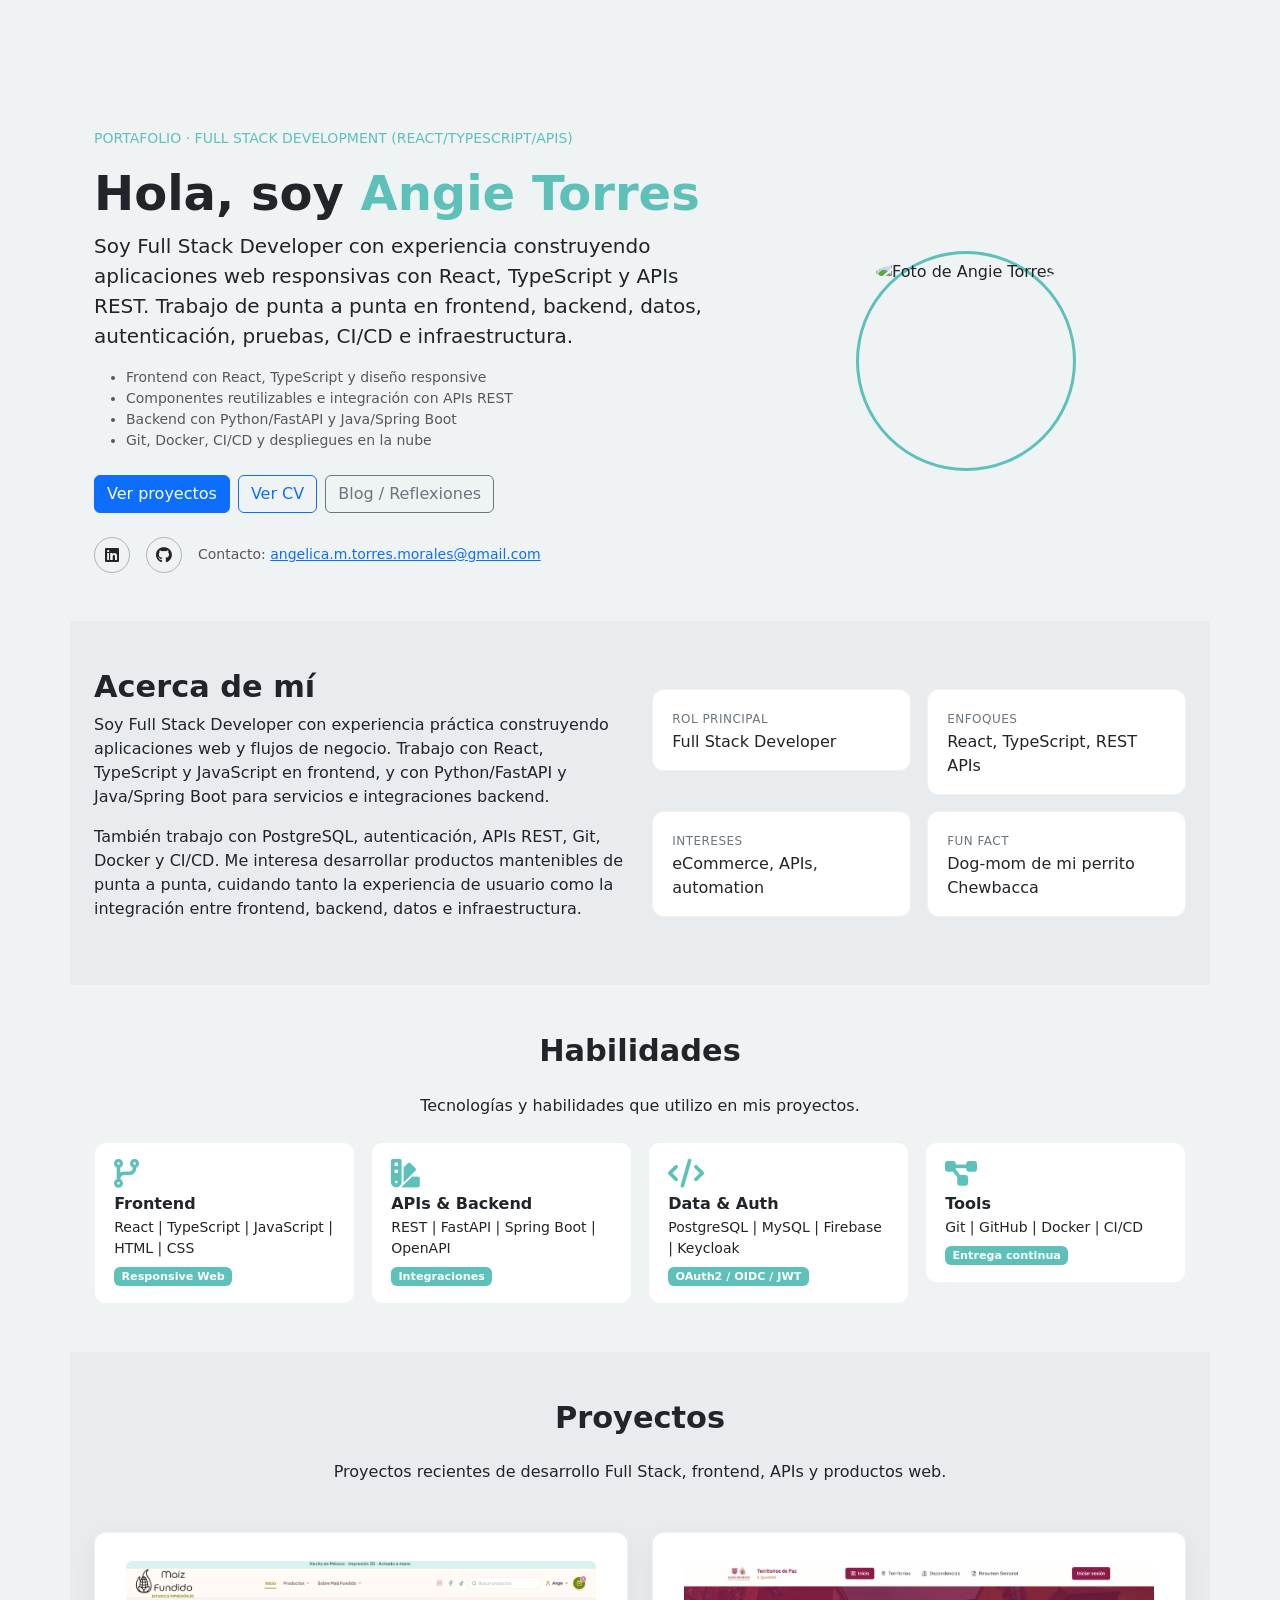
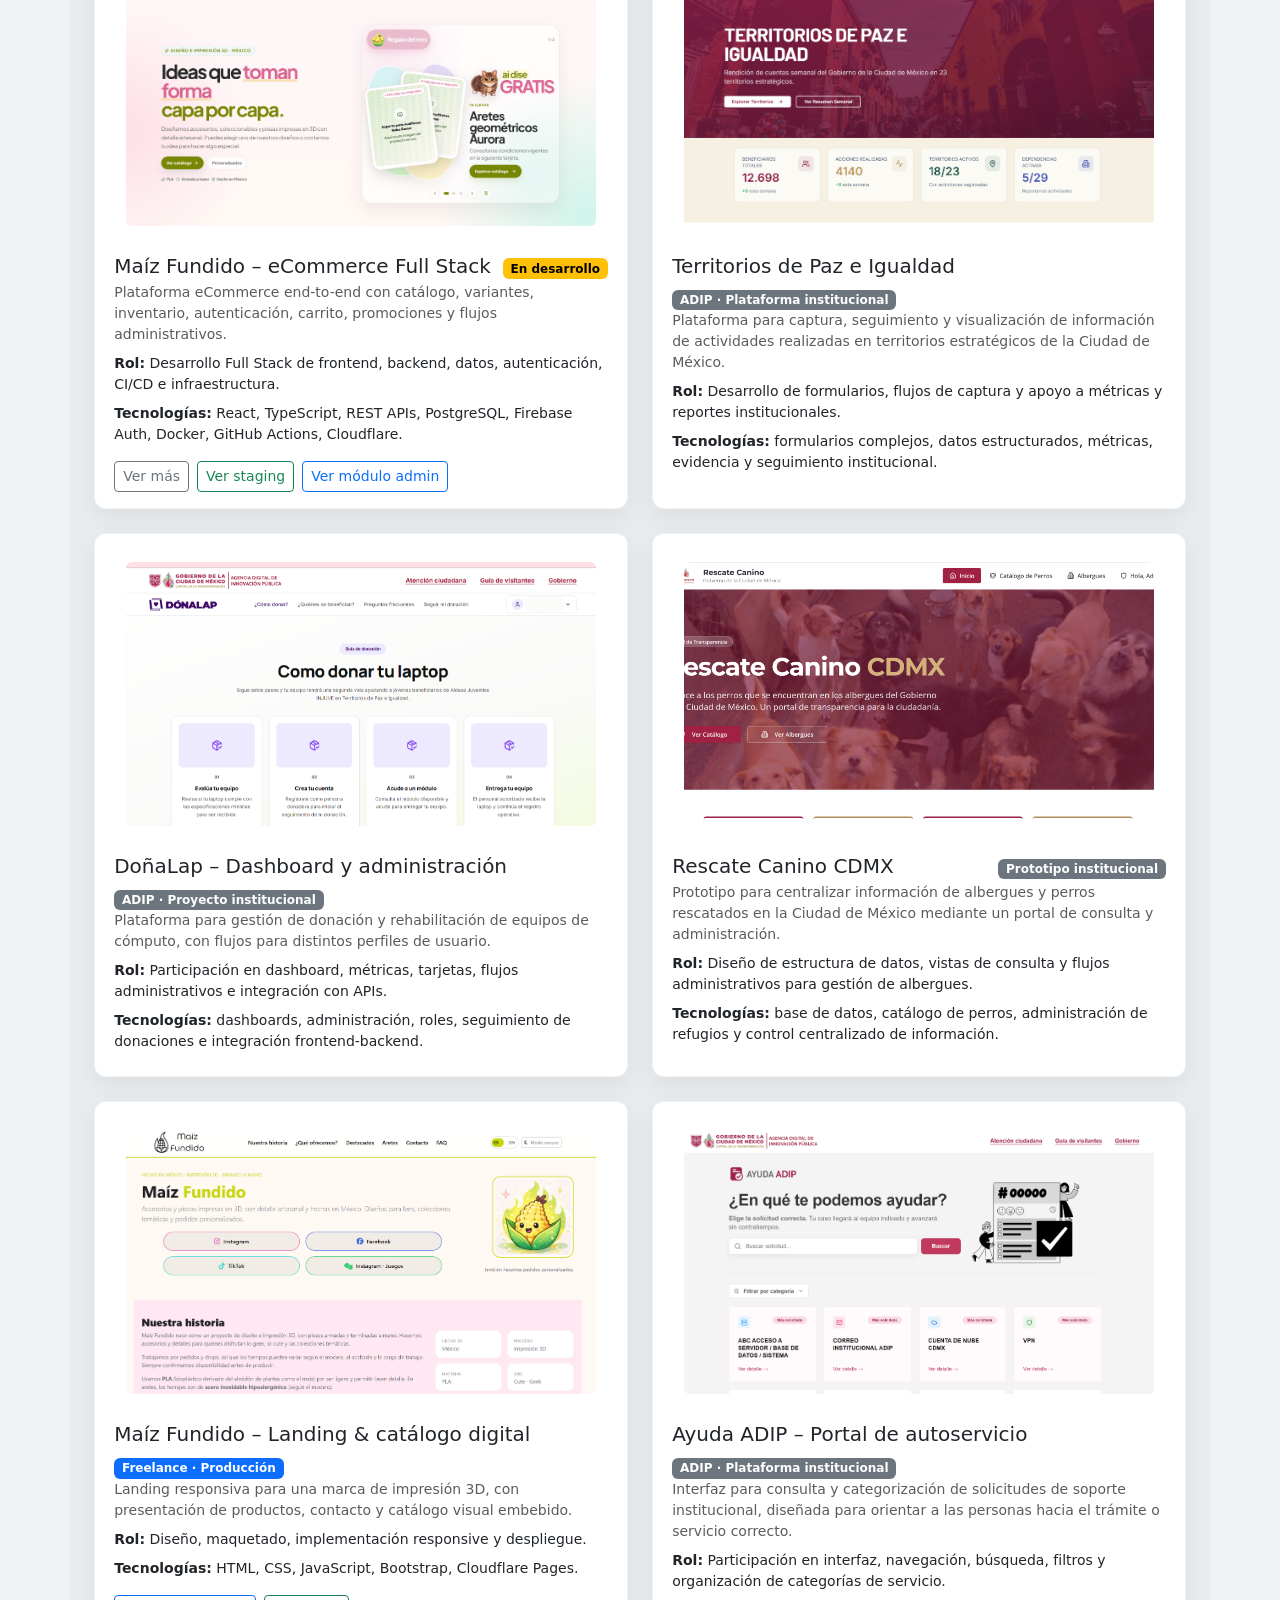
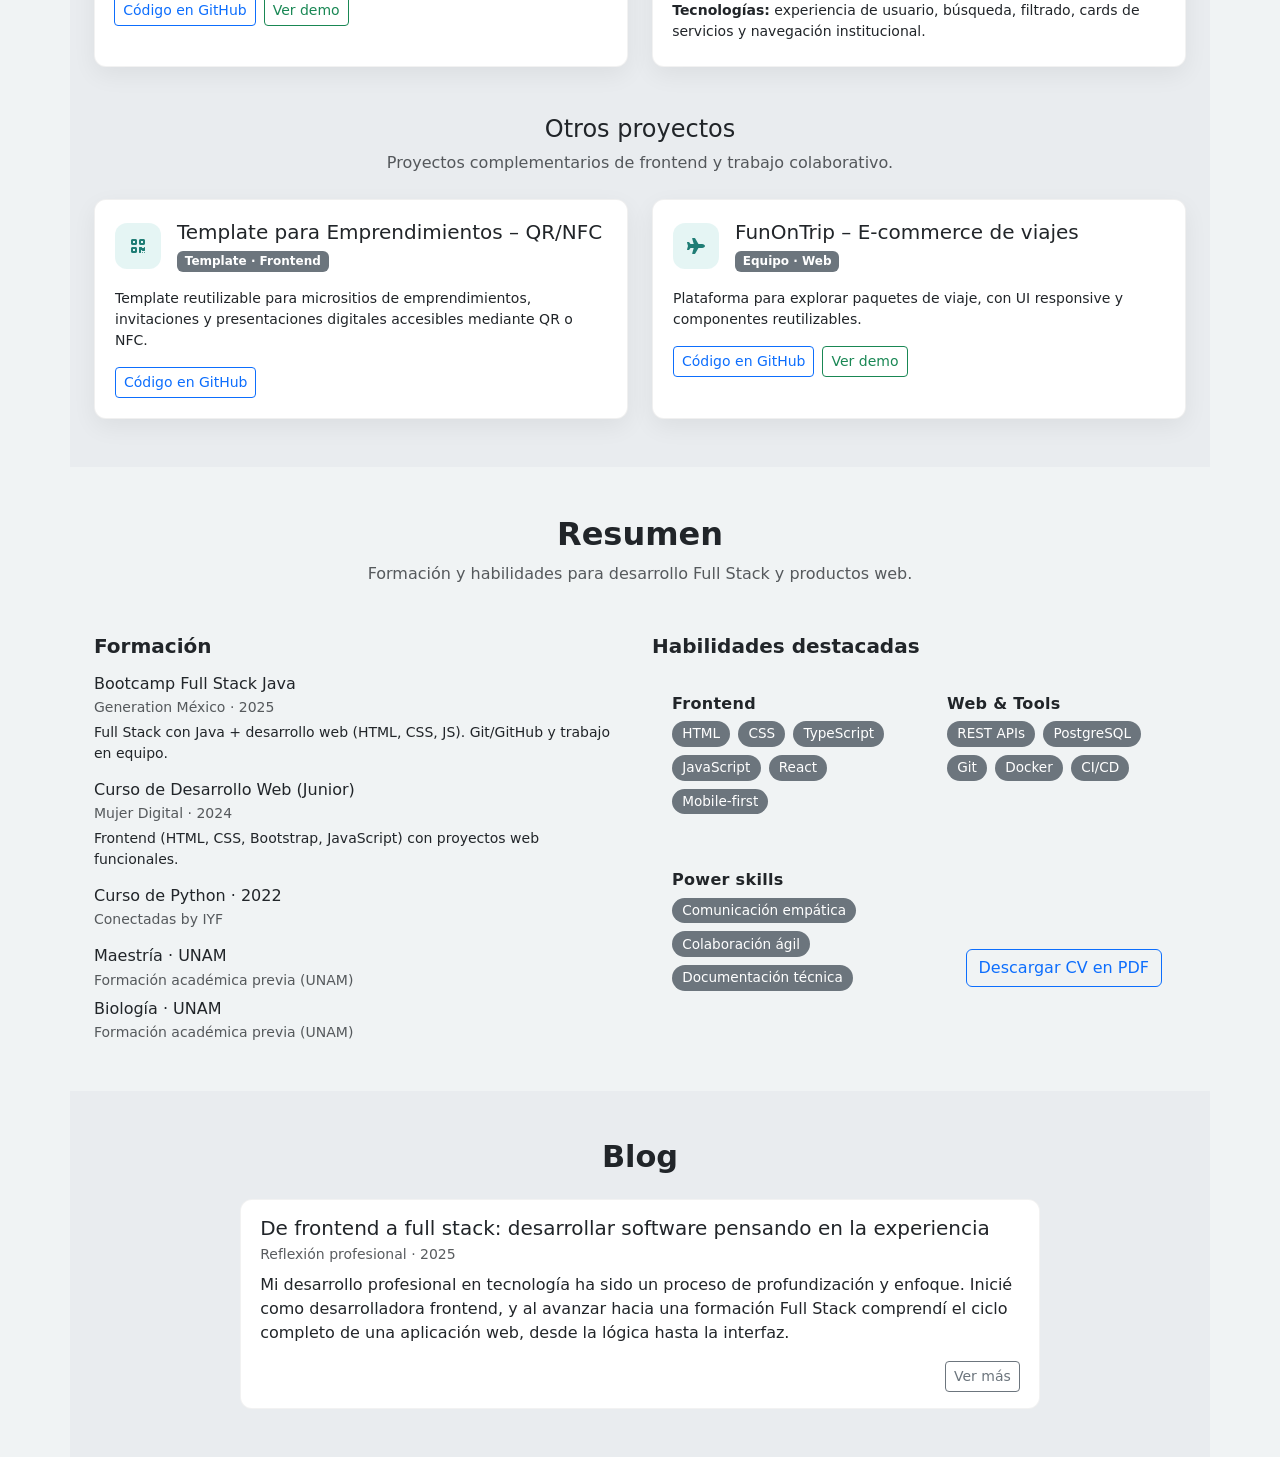
==== index.html @ e407d674 "feat: refresh portfolio 2026" ====
<!DOCTYPE html>
<html lang="es" data-bs-theme="light">

<head>
  <meta charset="UTF-8" />
  <meta name="viewport" content="width=device-width, initial-scale=1.0" />
  <title>Portafolio | Angie Torres</title>

  <!-- Bootstrap -->
  <link href="https://cdn.jsdelivr.net/npm/bootstrap@5.3.2/dist/css/bootstrap.min.css" rel="stylesheet" />

  <!-- Font Awesome -->
  <link rel="stylesheet" href="https://cdnjs.cloudflare.com/ajax/libs/font-awesome/6.5.0/css/all.min.css" />

  <!-- Tus estilos -->
  <link rel="stylesheet" href="./CSS/style.css" />
  <link rel="stylesheet" href="./CSS/header.css" />

  <!-- Favicon -->
  <link rel="icon" type="image/jpg" href="./images/logo.png" />
</head>
<!--
NOTA PARA ANGIE DEL FUTURO 

Aunque este archivo HTML contiene texto visible (hero, about, blog, etc.),
el contenido FINAL que se muestra en la página NO depende de este texto.

El texto que se respeta y se renderiza es el definido en `translations.js`
   mediante los atributos `data-i18n`.
El contenido escrito directamente en el HTML funciona solo como:
   - Fallback inicial
   - Referencia visual
   - Texto que puede estar DESACTUALIZADO

Si notas que el contenido del HTML no coincide con lo que ves en pantalla,
revisa primero `translations.js`, ya que ahí vive la versión correcta y actual.

 Regla clave:
   Cambios de texto = SIEMPRE en `translations.js`, no en el HTML.
-->

<body>
  <!-- HEADER -->
  <section>
    <header id="site-header"></header>
  </section>

  <!-- CONTENIDO PRINCIPAL -->
  <main class="flex-fill">

    <!-- HERO / INICIO -->
    <section id="hero" class="py-5 hero-section container">
      <div class="container">
        <div class="d-flex justify-content-between align-items-start mb-3">
          <p class="text-uppercase small text-accent mb-0" data-i18n="hero.kicker">
            Portafolio · Full Stack Development (React/TypeScript/APIs)
          </p>

        </div>

        <div class="row align-items-center">
          <div class="col-lg-7">
            <h1 class="display-5 fw-bold mb-2" data-i18n="hero.title">
              Hola, soy <span class="text-accent">Angie Torres</span>
            </h1>

            <p class="lead mb-3" data-i18n="hero.description">
              Full Stack Developer enfocada en construir aplicaciones web responsivas y mantenibles con React, TypeScript y APIs REST.
              Trabajo de punta a punta en frontend, backend, datos, autenticación, pruebas y despliegue.
            </p>

            <ul class="small text-muted mb-4">
              <li data-i18n="hero.bullets.ui">Frontend con React, TypeScript y diseño responsive</li>
              <li data-i18n="hero.bullets.components">Componentes reutilizables e integración con APIs REST</li>
              <li data-i18n="hero.bullets.js">Backend con Python/FastAPI y Java/Spring Boot</li>
              <li data-i18n="hero.bullets.git">Git, Docker, CI/CD y despliegues en la nube</li>
            </ul>

            <div class="d-flex flex-wrap gap-2 mb-4">
              <a href="#projects" class="btn btn-primary" data-i18n="hero.buttons.projects">
                Ver proyectos
              </a>
              <a href="#cv" class="btn btn-outline-primary" data-i18n="hero.buttons.cv">
                Ver CV
              </a>
              <a href="#blog" class="btn btn-outline-secondary" data-i18n="hero.buttons.blog">
                Blog / Reflexiones
              </a>
            </div>

            <div class="d-flex flex-wrap gap-3 align-items-center">
              <div class="d-flex gap-3">
                <a href="https://www.linkedin.com/in/angietorresm/" target="_blank" class="social-link"
                  aria-label="LinkedIn">
                  <i class="fa-brands fa-linkedin"></i>
                </a>
                <a href="https://github.com/Angie-Torres-M" target="_blank" class="social-link" aria-label="GitHub">
                  <i class="fa-brands fa-github"></i>
                </a>
              </div>

              <span class="small text-muted">
                <span data-i18n="hero.contactLabel">Contacto:</span>
                <a href="mailto:angelica.m.torres.morales@gmail.com">angelica.m.torres.morales@gmail.com</a>
              </span>
            </div>
          </div>

          <div class="col-lg-5 mt-4 mt-lg-0 text-center">
            <div class="profile-wrapper mx-auto">
              <img src="images/yo.jpeg" alt="Foto de Angie Torres" class="profile-img" />
            </div>
          </div>
        </div>
      </div>
    </section>

    <!-- ACERCA DE MÍ -->
    <section id="about" class="py-5 section-alt container">
      <div class="container">
        <div class="row align-items-center gy-4">
          <div class="col-lg-6">
            <h2 class="section-title" data-i18n="about.title">Acerca de mí</h2>

            <p data-i18n="about.p1">
              Soy Full Stack Developer con experiencia práctica construyendo aplicaciones web y flujos de negocio.
              Trabajo con React, TypeScript y JavaScript en frontend, y con Python/FastAPI y Java/Spring Boot
              para servicios e integraciones backend.
            </p>

            <p data-i18n="about.p2">
              También trabajo con PostgreSQL, autenticación, APIs REST, Git, Docker y CI/CD. Me interesa desarrollar
              productos mantenibles de punta a punta, cuidando tanto la experiencia de usuario como la integración
              entre frontend, backend, datos e infraestructura.
            </p>
          </div>

          <div class="col-lg-6">
            <div class="row g-3">
              <div class="col-sm-6">
                <div class="info-card">
                  <span class="info-label" data-i18n="about.cards.role.label">Rol principal</span>
                  <p class="mb-0" data-i18n="about.cards.role.value">Full Stack Developer</p>
                </div>
              </div>

              <div class="col-sm-6">
                <div class="info-card">
                  <span class="info-label" data-i18n="about.cards.focus.label">Enfoques</span>
                  <p class="mb-0" data-i18n="about.cards.focus.value">React, TypeScript, REST APIs</p>
                </div>
              </div>

              <div class="col-sm-6">
                <div class="info-card">
                  <span class="info-label" data-i18n="about.cards.interests.label">Intereses</span>
                  <p class="mb-0" data-i18n="about.cards.interests.value">eCommerce, APIs, automatización</p>
                </div>
              </div>

              <div class="col-sm-6">
                <div class="info-card">
                  <span class="info-label" data-i18n="about.cards.fun.label">Fun fact</span>
                  <p class="mb-0" data-i18n="about.cards.fun.value">Dog-mom de mi perrito Chewbacca</p>
                </div>
              </div>
            </div>
          </div>

        </div>
      </div>
    </section>

    <!-- HABILIDADES -->
    <section id="skills" class="py-5 container">
      <div class="container">
        <h2 class="section-title text-center mb-4" data-i18n="skills.title">Habilidades</h2>
        <p class="text-center mb-4" data-i18n="skills.subtitle">
          Tecnologías y habilidades que utilizo en mis proyectos.
        </p>

        <div class="row g-3">
          <div class="col-md-3 col-sm-6">
            <div class="skill-card">
              <i class="fa-solid fa-code-branch skill-icon"></i>
              <h3 class="h6 fw-bold mb-1" data-i18n="skills.cards.frontend.title">Frontend</h3>
              <p class="small mb-1" data-i18n="skills.cards.frontend.desc">React | TypeScript | JavaScript | HTML | CSS</p>
              <span class="badge badge-skill" data-i18n="skills.cards.frontend.badge">Responsive Web</span>
            </div>
          </div>

          <div class="col-md-3 col-sm-6">
            <div class="skill-card">
              <i class="fa-solid fa-swatchbook skill-icon"></i>
              <h3 class="h6 fw-bold mb-1" data-i18n="skills.cards.design.title">APIs & Backend</h3>
              <p class="small mb-1" data-i18n="skills.cards.design.desc">REST | FastAPI | Spring Boot | OpenAPI</p>
              <span class="badge badge-skill" data-i18n="skills.cards.design.badge">Integraciones</span>
            </div>
          </div>

          <div class="col-md-3 col-sm-6">
            <div class="skill-card">
              <i class="fa-solid fa-code skill-icon"></i>
              <h3 class="h6 fw-bold mb-1" data-i18n="skills.cards.backend.title">Data & Auth</h3>
              <p class="small mb-1" data-i18n="skills.cards.backend.desc">PostgreSQL | MySQL | Firebase | Keycloak</p>
              <span class="badge badge-skill" data-i18n="skills.cards.backend.badge">OAuth2 / OIDC / JWT</span>
            </div>
          </div>

          <div class="col-md-3 col-sm-6">
            <div class="skill-card">
              <i class="fa-solid fa-diagram-project skill-icon"></i>
              <h3 class="h6 fw-bold mb-1" data-i18n="skills.cards.tools.title">Tools</h3>
              <p class="small mb-1" data-i18n="skills.cards.tools.desc">Git | GitHub | Docker | CI/CD</p>
              <span class="badge badge-skill" data-i18n="skills.cards.tools.badge">Entrega continua</span>
            </div>
          </div>
        </div>
      </div>
    </section>

    <!-- PROYECTOS -->
    <section id="projects" class="py-5 section-alt container">
      <div class="container">
        <h2 class="section-title text-center mb-4" data-i18n="projects.title">Proyectos</h2>
        <p class="text-center mb-5" data-i18n="projects.subtitle">
          Proyectos recientes de desarrollo Full Stack, frontend, APIs y productos web.
        </p>

        <div class="row g-4">
          <!-- Maíz Fundido eCommerce -->
          <div class="col-lg-6">
            <article class="project-card h-100">
              <a class="project-thumb d-block mb-3" href="https://maiz-fundido-staging.angie-maizfundido.workers.dev/" target="_blank" rel="noopener" aria-label="Abrir staging de Maíz Fundido">
                <img src="images/ecommerceMF.png" class="img-fluid rounded" alt="Vista previa del eCommerce Maíz Fundido">
              </a>
              <div class="project-header">
                <h3 class="h5 mb-1" data-i18n="projects.maizEcommerce.title">Maíz Fundido – eCommerce Full Stack</h3>
                <span class="badge text-bg-warning" data-i18n="projects.maizEcommerce.badge">En desarrollo</span>
              </div>
              <p class="small text-muted mb-2" data-i18n="projects.maizEcommerce.p1">Plataforma eCommerce end-to-end con catálogo, variantes, inventario, autenticación, carrito, promociones y flujos administrativos.</p>
              <p class="small mb-2"><strong data-i18n="labels.role">Rol:</strong> <span data-i18n="projects.maizEcommerce.role">Desarrollo Full Stack de frontend, backend, datos, autenticación, CI/CD e infraestructura.</span></p>
              <p class="small mb-2"><strong data-i18n="labels.tech">Tecnologías:</strong> <span data-i18n="projects.maizEcommerce.tech">React, TypeScript, REST APIs, PostgreSQL, Firebase Auth, Docker, GitHub Actions, Cloudflare.</span></p>
              <div id="project-maiz-ecommerce-more" class="project-more d-none">
                <p class="small mb-2"><strong data-i18n="labels.challenges">Desafíos:</strong> <span data-i18n="projects.maizEcommerce.challenges">alinear contratos frontend/backend, mantener flujos de inventario y autenticación consistentes y desplegar cambios de forma incremental.</span></p>
                <p class="small mb-0"><strong data-i18n="labels.learn">Enfoque actual:</strong> <span data-i18n="projects.maizEcommerce.learn">administración de catálogo, importación estructurada, seguridad y endurecimiento de UX.</span></p>
              </div>
              <div class="d-flex flex-wrap gap-2 mt-3">
                <button class="btn btn-sm btn-outline-secondary" data-toggle="ver-mas" data-target="project-maiz-ecommerce-more" data-i18n="buttons.more">Ver más</button>
                <a href="https://maiz-fundido-staging.angie-maizfundido.workers.dev/" target="_blank" rel="noopener" class="btn btn-sm btn-outline-success" data-i18n="buttons.staging">Ver staging</a>
                <a href="https://maiz-fundido-staging.angie-maizfundido.workers.dev/#/admin_catalog_import" target="_blank" rel="noopener" class="btn btn-sm btn-outline-primary" data-i18n="buttons.admin">Ver módulo admin</a>
              </div>
            </article>
          </div>

          <!-- Territorios de Paz -->
          <div class="col-lg-6">
            <article class="project-card h-100">
              <div class="project-thumb d-block mb-3">
                <img src="images/territorios.png" class="img-fluid rounded" alt="Vista previa de Territorios de Paz e Igualdad">
              </div>
              <div class="project-header">
                <h3 class="h5 mb-1" data-i18n="projects.territorios.title">Territorios de Paz e Igualdad</h3>
                <span class="badge text-bg-secondary" data-i18n="projects.territorios.badge">ADIP · Plataforma institucional</span>
              </div>
              <p class="small text-muted mb-2" data-i18n="projects.territorios.p1">Plataforma para captura, seguimiento y visualización de información de actividades realizadas en territorios estratégicos de la Ciudad de México.</p>
              <p class="small mb-2"><strong data-i18n="labels.role">Rol:</strong> <span data-i18n="projects.territorios.role">Desarrollo de formularios, flujos de captura y apoyo a métricas y reportes institucionales.</span></p>
              <p class="small mb-2"><strong data-i18n="labels.tech">Enfoque:</strong> <span data-i18n="projects.territorios.tech">formularios complejos, datos estructurados, métricas, evidencia y seguimiento institucional.</span></p>
            </article>
          </div>

          <!-- DoñaLap -->
          <div class="col-lg-6">
            <article class="project-card h-100">
              <div class="project-thumb d-block mb-3">
                <img src="images/donalap.png" class="img-fluid rounded" alt="Vista previa de DoñaLap">
              </div>
              <div class="project-header">
                <h3 class="h5 mb-1" data-i18n="projects.donalap.title">DoñaLap – Dashboard y administración</h3>
                <span class="badge text-bg-secondary" data-i18n="projects.donalap.badge">ADIP · Proyecto institucional</span>
              </div>
              <p class="small text-muted mb-2" data-i18n="projects.donalap.p1">Plataforma para gestión de donación y rehabilitación de equipos de cómputo, con flujos para distintos perfiles de usuario.</p>
              <p class="small mb-2"><strong data-i18n="labels.role">Rol:</strong> <span data-i18n="projects.donalap.role">Participación en dashboard, métricas, tarjetas, flujos administrativos e integración con APIs.</span></p>
              <p class="small mb-2"><strong data-i18n="labels.tech">Enfoque:</strong> <span data-i18n="projects.donalap.tech">dashboards, administración, roles, seguimiento de donaciones e integración frontend-backend.</span></p>
            </article>
          </div>

          <!-- Rescate Canino -->
          <div class="col-lg-6">
            <article class="project-card h-100">
              <div class="project-thumb d-block mb-3">
                <img src="images/rescate.png" class="img-fluid rounded" alt="Vista previa del prototipo Rescate Canino CDMX">
              </div>
              <div class="project-header">
                <h3 class="h5 mb-1" data-i18n="projects.rescate.title">Rescate Canino CDMX</h3>
                <span class="badge text-bg-secondary" data-i18n="projects.rescate.badge">Prototipo institucional</span>
              </div>
              <p class="small text-muted mb-2" data-i18n="projects.rescate.p1">Prototipo para centralizar información de albergues y perros rescatados en la Ciudad de México mediante un portal de consulta y administración.</p>
              <p class="small mb-2"><strong data-i18n="labels.role">Rol:</strong> <span data-i18n="projects.rescate.role">Diseño de estructura de datos, vistas de consulta y flujos administrativos para gestión de albergues.</span></p>
              <p class="small mb-2"><strong data-i18n="labels.tech">Enfoque:</strong> <span data-i18n="projects.rescate.tech">base de datos, catálogo de perros, administración de refugios y control centralizado de información.</span></p>
            </article>
          </div>

          <!-- Maíz Fundido landing -->
          <div class="col-lg-6">
            <article class="project-card h-100">
              <a class="project-thumb d-block mb-3" href="https://maizfundido.pages.dev/" target="_blank" rel="noopener" aria-label="Abrir landing de Maíz Fundido">
                <img src="images/landingMF.png" class="img-fluid rounded" alt="Vista previa de la landing de Maíz Fundido">
              </a>
              <div class="project-header">
                <h3 class="h5 mb-1" data-i18n="projects.maizLanding.title">Maíz Fundido – Landing & catálogo digital</h3>
                <span class="badge text-bg-primary" data-i18n="projects.maizLanding.badge">Freelance · Producción</span>
              </div>
              <p class="small text-muted mb-2" data-i18n="projects.maizLanding.p1">Landing responsiva para una marca de impresión 3D, con presentación de productos, contacto y catálogo visual embebido.</p>
              <p class="small mb-2"><strong data-i18n="labels.role">Rol:</strong> <span data-i18n="projects.maizLanding.role">Diseño, maquetado, implementación responsive y despliegue.</span></p>
              <p class="small mb-2"><strong data-i18n="labels.tech">Tecnologías:</strong> <span data-i18n="projects.maizLanding.tech">HTML, CSS, JavaScript, Bootstrap, Cloudflare Pages.</span></p>
              <div class="d-flex flex-wrap gap-2 mt-3">
                <a href="https://github.com/Angie-Torres-M/maiz-fundido-landing" target="_blank" rel="noopener" class="btn btn-sm btn-outline-primary" data-i18n="buttons.github">Código en GitHub</a>
                <a href="https://maizfundido.pages.dev/" target="_blank" rel="noopener" class="btn btn-sm btn-outline-success" data-i18n="buttons.demo">Ver demo</a>
              </div>
            </article>
          </div>

          <!-- Ayuda ADIP -->
          <div class="col-lg-6">
            <article class="project-card h-100">
              <div class="project-thumb d-block mb-3">
                <img src="images/ayuda.png" class="img-fluid rounded" alt="Vista previa de Ayuda ADIP">
              </div>
              <div class="project-header">
                <h3 class="h5 mb-1" data-i18n="projects.ayuda.title">Ayuda ADIP – Portal de autoservicio</h3>
                <span class="badge text-bg-secondary" data-i18n="projects.ayuda.badge">ADIP · Plataforma institucional</span>
              </div>
              <p class="small text-muted mb-2" data-i18n="projects.ayuda.p1">Interfaz para consulta y categorización de solicitudes de soporte institucional, diseñada para orientar a las personas hacia el trámite o servicio correcto.</p>
              <p class="small mb-2"><strong data-i18n="labels.role">Rol:</strong> <span data-i18n="projects.ayuda.role">Participación en interfaz, navegación, búsqueda, filtros y organización de categorías de servicio.</span></p>
              <p class="small mb-2"><strong data-i18n="labels.tech">Enfoque:</strong> <span data-i18n="projects.ayuda.tech">experiencia de usuario, búsqueda, filtrado, cards de servicios y navegación institucional.</span></p>
            </article>
          </div>
        </div>

        <div class="other-projects mt-5">
          <h3 class="h4 text-center mb-2" data-i18n="projects.other.title">Otros proyectos</h3>
          <p class="text-center text-muted mb-4" data-i18n="projects.other.subtitle">Proyectos complementarios de frontend y trabajo colaborativo.</p>
          <div class="row g-4">
            <div class="col-md-6">
              <article class="professional-card h-100">
                <div class="d-flex align-items-center gap-3 mb-3">
                  <span class="professional-icon"><i class="fa-solid fa-qrcode"></i></span>
                  <div>
                    <h4 class="h5 mb-1" data-i18n="projects.template.title">Template para Emprendimientos – QR/NFC</h4>
                    <span class="badge text-bg-secondary" data-i18n="projects.template.badge">Template · Frontend</span>
                  </div>
                </div>
                <p class="small mb-2" data-i18n="projects.template.p1">Template reutilizable para micrositios de emprendimientos, invitaciones y presentaciones digitales accesibles mediante QR o NFC.</p>
                <div class="d-flex flex-wrap gap-2 mt-3">
                  <a href="https://github.com/Angie-Torres-M/template-emprendimientos" target="_blank" rel="noopener" class="btn btn-sm btn-outline-primary" data-i18n="buttons.github">Código en GitHub</a>
                </div>
              </article>
            </div>
            <div class="col-md-6">
              <article class="professional-card h-100">
                <div class="d-flex align-items-center gap-3 mb-3">
                  <span class="professional-icon"><i class="fa-solid fa-plane"></i></span>
                  <div>
                    <h4 class="h5 mb-1" data-i18n="projects.funontrip.title">FunOnTrip – E-commerce de viajes</h4>
                    <span class="badge text-bg-secondary" data-i18n="projects.funontrip.badge">Equipo · Web</span>
                  </div>
                </div>
                <p class="small mb-2" data-i18n="projects.funontrip.p1">Plataforma para explorar paquetes de viaje, con UI responsive y componentes reutilizables.</p>
                <div class="d-flex flex-wrap gap-2 mt-3">
                  <a href="https://github.com/Angie-Torres-M/E-commerce_FunOnTrip_Equipo4/tree/develop" target="_blank" rel="noopener" class="btn btn-sm btn-outline-primary" data-i18n="buttons.github">Código en GitHub</a>
                  <a href="https://angie-torres-m.github.io/E-commerce_FunOnTrip_Equipo4/" target="_blank" rel="noopener" class="btn btn-sm btn-outline-success" data-i18n="buttons.demo">Ver demo</a>
                </div>
              </article>
            </div>
          </div>
        </div>
      </div>
    </section>

    <!-- CV / RESUMEN -->
    <section id="cv" class="py-5 container">
      <div class="container">
        <h2 class="section-title text-center mb-2" data-i18n="cv.title">Resumen</h2>
        <p class="text-center text-muted mb-5" data-i18n="cv.subtitle">
          Formación y habilidades para desarrollo Full Stack y productos web.
        </p>

        <div class="row g-4 justify-content-center cv-wrap">

          <!-- FORMACIÓN -->
          <div class="col-lg-6">
            <h3 class="h5 mb-3" data-i18n="cv.education.title">Formación</h3>

            <div class="cv-card mb-3">
              <h4 class="h6 mb-1" data-i18n="cv.education.items.bootcamp.title">Bootcamp Full Stack Java</h4>
              <p class="small text-muted mb-1" data-i18n="cv.education.items.bootcamp.meta">Generation México · 2025</p>
              <p class="small mb-0" data-i18n="cv.education.items.bootcamp.desc">
                Full Stack con Java + desarrollo web (HTML, CSS, JS). Git/GitHub y trabajo en equipo.
              </p>
            </div>

            <div class="cv-card mb-3">
              <h4 class="h6 mb-1" data-i18n="cv.education.items.webcourse.title">Curso de Desarrollo Web (Junior)</h4>
              <p class="small text-muted mb-1" data-i18n="cv.education.items.webcourse.meta">Mujer Digital · 2024</p>
              <p class="small mb-0" data-i18n="cv.education.items.webcourse.desc">
                Frontend (HTML, CSS, Bootstrap, JavaScript) con proyectos web funcionales.
              </p>
            </div>

            <div class="cv-card mb-3 cv-card-muted">
              <h4 class="h6 mb-1" data-i18n="cv.education.items.python.title">Curso de Python · 2022</h4>
              <p class="small text-muted mb-0" data-i18n="cv.education.items.python.meta">Conectadas by IYF</p>
            </div>

            <div class="cv-card cv-card-muted mb-2">
              <h4 class="h6 mb-1" data-i18n="cv.education.items.masters.title">Maestría · UNAM</h4>
              <p class="small text-muted mb-0" data-i18n="cv.education.items.masters.meta">Formación académica previa (UNAM)</p>
            </div>

            <div class="cv-card cv-card-muted">
              <h4 class="h6 mb-1" data-i18n="cv.education.items.bio.title">Biología · UNAM</h4>
              <p class="small text-muted mb-0" data-i18n="cv.education.items.bio.meta">Formación académica previa (UNAM)</p>
            </div>
          </div>

          <!-- HABILIDADES -->
          <div class="col-lg-6">
            <h3 class="h5 mb-3" data-i18n="cv.skills.title">Habilidades destacadas</h3>

            <div class="row g-3">
              <div class="col-sm-6">
                <div class="skill-box h-100">
                  <h4 class="h6 mb-2" data-i18n="cv.skills.blocks.frontend.title">Frontend</h4>
                  <div class="d-flex flex-wrap gap-2">
                    <span class="badge rounded-pill text-bg-secondary">HTML</span>
                    <span class="badge rounded-pill text-bg-secondary">CSS</span>
                    <span class="badge rounded-pill text-bg-secondary">TypeScript</span>
                    <span class="badge rounded-pill text-bg-secondary">JavaScript</span>
                    <span class="badge rounded-pill text-bg-secondary">React</span>
                    <span class="badge rounded-pill text-bg-secondary" data-i18n="cv.skills.blocks.frontend.mobile">Mobile-first</span>
                  </div>
                </div>
              </div>

              <div class="col-sm-6">
                <div class="skill-box h-100">
                  <h4 class="h6 mb-2" data-i18n="cv.skills.blocks.tools.title">Web & Tools</h4>
                  <div class="d-flex flex-wrap gap-2">
                    <span class="badge rounded-pill text-bg-secondary">REST APIs</span>
                    <span class="badge rounded-pill text-bg-secondary">PostgreSQL</span>
                    <span class="badge rounded-pill text-bg-secondary">Git</span>
                    <span class="badge rounded-pill text-bg-secondary">Docker</span>
                    <span class="badge rounded-pill text-bg-secondary">CI/CD</span>
                  </div>
                </div>
              </div>

              <div class="col-sm-6">
                <div class="skill-box h-100">
                  <h4 class="h6 mb-2" data-i18n="cv.skills.blocks.power.title">Power skills</h4>
                  <div class="d-flex flex-wrap gap-2">
                    <span class="badge rounded-pill text-bg-secondary" data-i18n="cv.skills.blocks.power.comm">Comunicación empática</span>
                    <span class="badge rounded-pill text-bg-secondary" data-i18n="cv.skills.blocks.power.agile">Colaboración ágil</span>
                    <span class="badge rounded-pill text-bg-secondary" data-i18n="cv.skills.blocks.power.docs">Documentación técnica</span>
                  </div>
                </div>
              </div>

              <div class="col-sm-6">
                <div class="skill-box h-100 skill-box-action">
                  <a id="cv-download-link"
                    href="Doc/brand/CV_Angelica_Torres_FullStack_ES.pdf"
                    target="_blank" rel="noopener noreferrer"
                    class="btn btn-outline-primary"
                    data-i18n="cv.download">
                    Descargar CV en PDF
                  </a>
                </div>
              </div>

            </div>

          </div>
        </div>
      </div>
    </section>

    <!-- BLOG -->
    <section id="blog" class="py-5 section-alt container">
      <div class="container">
        <h2 class="section-title text-center mb-4" data-i18n="blog.title">Blog</h2>

        <article class="blog-card">
          <h3 class="h5 mb-1" data-i18n="blog.post1.title">Cómo pasé de aprender a programar a diseñar experiencias web</h3>
          <p class="small text-muted mb-2" data-i18n="blog.post1.meta">Reflexión profesional · 2025</p>

          <p class="mb-2" data-i18n="blog.post1.p1">
            Mi camino en tecnología no empezó con un plan perfecto, sino con curiosidad.
            Al aprender a programar descubrí que lo que más me motivaba no era solo que el código funcionara,
            sino cómo se sentía usar lo que construía.
          </p>

          <div id="blog1-more" class="blog-more d-none">
            <p class="mb-2" data-i18n="blog.post1.p2">
              Con el tiempo fui enfocando mi perfil hacia frontend y web design,
              trabajando con HTML, CSS, Bootstrap y JavaScript en proyectos desplegados en GitHub Pages.
              Ahí entendí la importancia de la jerarquía visual, la consistencia y el diseño responsive.
            </p>
            <p class="mb-0" data-i18n="blog.post1.p3">
              Hoy busco crecer como Web Designer / Frontend Developer,
              participando en equipos donde diseño y código se combinan para crear
              experiencias claras, útiles y pensadas para personas reales.
            </p>
          </div>

          <div class="d-flex justify-content-end">
            <button class="btn btn-sm btn-outline-secondary mt-2" data-toggle="ver-mas" data-target="blog1-more"
              data-i18n="buttons.more">
              Ver más
            </button>
          </div>
        </article>
      </div>
    </section>

  </main>

  <!-- FOOTER -->
  <footer id="site-footer"></footer>

  <!-- Bootstrap JS -->
  <script src="https://cdn.jsdelivr.net/npm/bootstrap@5.3.2/dist/js/bootstrap.bundle.min.js"></script>

  <!-- i18n (primero diccionario, luego motor) -->
  <script src="./JS/translations.js"></script>
  <script src="./JS/i18n.js"></script>

  <!-- Tu JS global -->
  <script src="./JS/main.js"></script>
</body>

</html>
---- CSS/style.css ----
/* =======================================================
   STYLE.CSS - Estilos generales portafolio / página
   Nota para Angie del futuro:
   - Aquí está la base de layout, tema oscuro, cards y responsive.
   - No hay nada de header/footer dinámico en este archivo.
======================================================= */


/* ======================================
   1. CONFIGURACIÓN GENERAL Y LAYOUT
====================================== */

/* Que html y body ocupen toda la altura para poder empujar el footer abajo */
html,
body {
  height: 100%;
}

/* Tipografía principal y layout en columna (header - contenido - footer) */
body {
  font-family: "Montserrat", system-ui, -apple-system, BlinkMacSystemFont, "Segoe UI", sans-serif;
  display: flex;
  flex-direction: column;
  min-height: 100vh;
  background-color: #eef1f3da !important ;
}

/* El main crece para rellenar el espacio entre header y footer */
main {
  flex: 1 0 auto;
}


/* ======================================
   2. COLORES BASE Y TEMA OSCURO
====================================== */

/* Variables de color personalizadas (paleta turquesa) */
:root {
  --accent-color: #5dc1b9;
  --accent-color-strong: #1f7d75;
}

/* Modo oscuro: fondo general y color de texto */
html[data-bs-theme="dark"] body {
  background-color: #0f1115 !important;
  color: #d9dadd !important;
}

/* Secciones alternas (las que usan .section-alt) en oscuro */
html[data-bs-theme="dark"] .section-alt {
  background-color: #1a1d23 !important;
}

/* Cards en modo oscuro: proyectos, blog, info, skills */
html[data-bs-theme="dark"] .project-card,
html[data-bs-theme="dark"] .blog-card,
html[data-bs-theme="dark"] .info-card,
html[data-bs-theme="dark"] .skill-card {
  background-color: #1f242b !important;
  border-color: #2b313a !important;
  color: #d9dadd !important;
}

/* Títulos (h2, h3, .section-title) en oscuro */
html[data-bs-theme="dark"] h2,
html[data-bs-theme="dark"] h3,
html[data-bs-theme="dark"] .section-title {
  color: #ffffff !important;
}

/* Textos pequeños y párrafos en oscuro */
html[data-bs-theme="dark"] .small,
html[data-bs-theme="dark"] p {
  color: #c4c7cc !important;
}

/* Línea del timeline en modo oscuro */
html[data-bs-theme="dark"] .timeline {
  border-left-color: #3b4552 !important;
}

/* Puntos del timeline en modo oscuro */
html[data-bs-theme="dark"] .timeline li::before {
  background-color: #5DC1B9 !important;
}

/* Botón "ver más" en modo oscuro (.btn-outline-secondary) */
html[data-bs-theme="dark"] .btn-outline-secondary {
  color: #d9dadd !important;
  border-color: #8a8d93 !important;
}

html[data-bs-theme="dark"] .btn-outline-secondary:hover {
  background-color: #5DC1B9 !important;
  color: #0f1115 !important;
}

/* Botón outline primario (ej. Descargar CV) en modo oscuro */
html[data-bs-theme="dark"] .btn-outline-primary {
  color: #5DC1B9 !important;
  border-color: #5DC1B9 !important;
}

html[data-bs-theme="dark"] .btn-outline-primary:hover {
  background-color: #5DC1B9 !important;
  color: #0f1115 !important;
}

/* Iconos sociales en modo oscuro */
html[data-bs-theme="dark"] .social-link {
  border-color: rgba(255, 255, 255, 0.2) !important;
  color: #d9dadd !important;
}

html[data-bs-theme="dark"] .social-link:hover {
  background-color: rgba(93, 193, 185, 0.2) !important;
  color: #5DC1B9 !important;
}


/* ======================================
   3. ELEMENTOS GENERALES VISUALES
====================================== */
/* Contenedores donde se inyectan header y footer (si usas includeHTML) */
#site-header,
#site-footer {
  width: 100%;
}


/* Sección hero (presentación inicial) */
.hero-section {
  padding-top: 3rem;
  padding-bottom: 3rem;
}

/* Títulos de sección (ej. "Habilidades", "Proyectos") */
.section-title {
  font-size: 1.9rem;
  font-weight: 700;
}

/* Fondo de secciones alternas en modo claro (.section-alt) */
.section-alt {
  background-color: #e9ecef;
}

/* Texto con color de acento (turquesa) */
.text-accent {
  color: var(--accent-color) !important;
}

/* Botón para cambiar de modo claro/oscuro (icono + texto) */
#theme-toggle {
  display: inline-flex;
  align-items: center;
  gap: 0.25rem;
}

/* Iconos de redes (LinkedIn, GitHub, etc.) */
.social-link {
  display: inline-flex;
  width: 36px;
  height: 36px;
  align-items: center;
  justify-content: center;
  border-radius: 50%;
  border: 1px solid rgba(108, 117, 125, 0.5);
  text-decoration: none;
  color: inherit;
  transition: background-color 0.2s ease, transform 0.2s ease;
}

.social-link:hover {
  transform: translateY(-1px);
  background-color: rgba(0, 0, 0, 0.04);
}


/* ======================================
   4. FOTO / PERFIL
====================================== */

/* Contenedor circular con borde turquesa para la foto */
.profile-wrapper {
  width: 220px;
  height: 220px;
  border-radius: 50%;
  border: 3px solid var(--accent-color);
  padding: 6px;
  margin-bottom: 1rem;
}

/* Imagen recortada en círculo que rellena todo el wrapper */
.profile-img {
  width: 100% !important;  /* Mantener la imagen dentro del círculo */
  height: 100%;
  object-fit: cover;
  border-radius: 50%;
}


/* ======================================
   5. CARDS: INFO / SKILLS / PROYECTOS / BLOG
====================================== */

/* Estilo base para todas las tarjetas */
.info-card,
.skill-card,
.project-card,
.blog-card {
  background-color: #ffffff;
  border-radius: 0.75rem;
  border: 1px solid rgba(0, 0, 0, 0.05);
  padding: 1rem 1.2rem;
}

/* Etiquetas pequeñas (ej. "Rol principal", "Intereses") */
.info-label {
  font-size: 0.75rem;
  text-transform: uppercase;
  letter-spacing: 0.04em;
  color: #6c757d;
}

/* Iconos grandes en las tarjetas de skills */
.skill-icon {
  font-size: 1.8rem;
  margin-bottom: 0.4rem;
  color: var(--accent-color);
}

/* Badge para resaltar una skill (ej. "Java", "Responsive") */
.badge-skill {
  background-color: var(--accent-color) !important;
  color: #fff !important;
  font-size: 0.7rem !important;
}

/* Header de la card de proyecto (título + badge de tipo) */
.project-header {
  display: flex;
  flex-wrap: wrap;
  justify-content: space-between;
  align-items: baseline;
  gap: 0.5rem;
}

/* Card de blog centrada y con ancho máximo */
.blog-card {
  max-width: 800px;
  margin: 0 auto;
}
/* imagenes proyectos*/
.project-thumb img {
  width: 100%;
  height: auto;          /* CLAVE */
  object-fit: contain;  /* CLAVE */
  display: block;
}

.project-thumb {
  background-color: #fff;
  padding: .75rem;
  border-radius: 12px;
}


/*habilidades */
/* ====== SKILLS – AJUSTE VISUAL ====== */

.skill-box{
  padding: 1.25rem;              /* más aire */
}

/* Título del apartado (Frontend, Web & Tools, Trabajo) */
.skill-box h4{
  font-size: 1rem;               /* antes ~0.875rem */
  font-weight: 600;
  margin-bottom: .75rem;
  letter-spacing: .3px;
}

/* Badges de skills */
.skill-box .badge{
  font-size: .85rem;             /* más grande */
  padding: .45em .75em;          /* más “botón” */
  font-weight: 500;
}

/* Opcional: hover sutil (se ve muy pro) */
.skill-box .badge:hover{
  background-color: var(--bs-primary);
  cursor: default;
}
#cv h3{
  font-size: 1.25rem;
  font-weight: 600;
}
#cv h2.section-title{
  font-size: 2rem;
}
.skill-box-action{
  display: flex;
  justify-content: flex-end;   /* derecha */
  align-items: flex-end;       /* abajo */
}
/*boton cv de resumen*/
.skill-box-action{
  display: flex;
  justify-content: flex-end;   /* derecha */
  align-items: flex-end;       /* abajo */
  padding-bottom: 1.5rem;
  padding-right: 1.5rem;
}



/* ======================================
   6. TIMELINE (CV / FORMACIÓN)
====================================== */

/* Línea vertical de tiempo para formación o experiencia */
.timeline {
  list-style: none;
  padding-left: 0;
  border-left: 2px solid rgba(0, 0, 0, 0.1);
  margin-left: 0.4rem;
}

/* Cada ítem de la línea de tiempo */
.timeline li {
  position: relative;
  padding-left: 1rem;
  margin-bottom: 1rem;
}

/* Circulito marcador en la línea de tiempo */
.timeline li::before {
  content: "";
  position: absolute;
  left: -0.45rem;
  top: 0.35rem;
  width: 0.6rem;
  height: 0.6rem;
  border-radius: 50%;
  background-color: var(--accent-color);
}

.badge-rosa-bs {
  background-color:  #68243d!important; 
  color: #ffe0eb !important;            
  border: 1px solid #f5b6cc;
}

main {
  margin-top: 80px;
}

@media (max-width: 768px) {
  main {
    margin-top: 50px; /* o el valor que necesites */
  }
}

/* ======================================
   7. RESPONSIVE / ADAPTACIÓN A PANTALLA
====================================== */

/* ----- Ajustes para móviles (pantallas pequeñas) ----- */
@media (max-width: 767.98px) {
  /* Hero centrado en móvil */
  .hero-section {
    text-align: center;
  }

  /* Foto centrada en móvil */
  .profile-wrapper {
    margin-left: auto;
    margin-right: auto;
  }

  /* Títulos un poco más pequeños para pantallas chicas */
  .section-title {
    font-size: 1.6rem;
  }
}

/* ----- Ajustes para tablets / desktop ----- */
@media (min-width: 992px) {
  /* Hero con más espacio vertical en pantallas grandes */
  .hero-section {
    padding-top: 4rem;
    padding-bottom: 4rem;
  }
}


/* ===== Portfolio refresh 2026 ===== */
.project-card, .professional-card {
  box-shadow: 0 8px 24px rgba(15, 17, 21, 0.06);
}
.project-visual {
  min-height: 185px;
  border-radius: 12px;
  display: flex;
  flex-direction: column;
  align-items: center;
  justify-content: center;
  gap: .75rem;
  padding: 1.5rem;
  text-align: center;
  background: linear-gradient(135deg, rgba(93,193,185,.18), rgba(31,125,117,.08));
  border: 1px solid rgba(93,193,185,.35);
}
.project-visual i {
  font-size: 3rem;
  color: var(--accent-color-strong);
}
.project-visual span {
  font-weight: 600;
  color: #43505a;
}
.professional-work {
  padding-top: 1rem;
}
.professional-card {
  background: #fff;
  border: 1px solid rgba(0,0,0,.06);
  border-radius: .75rem;
  padding: 1.25rem;
}
.professional-icon {
  width: 46px;
  height: 46px;
  border-radius: 12px;
  display: inline-flex;
  align-items: center;
  justify-content: center;
  background: rgba(93,193,185,.16);
  color: var(--accent-color-strong);
  flex: 0 0 auto;
}
html[data-bs-theme="dark"] .professional-card {
  background-color: #1f242b;
  border-color: #2b313a;
  color: #d9dadd;
}
html[data-bs-theme="dark"] .project-visual {
  background: linear-gradient(135deg, rgba(93,193,185,.16), rgba(15,17,21,.55));
  border-color: rgba(93,193,185,.25);
}
html[data-bs-theme="dark"] .project-visual span {
  color: #d9dadd;
}

/* Portfolio 2026 v2: project image consistency */
.project-thumb img {
  width: 100%;
  aspect-ratio: 16 / 9;
  object-fit: cover;
  object-position: top center;
}

.other-projects .professional-card {
  min-height: 100%;
}
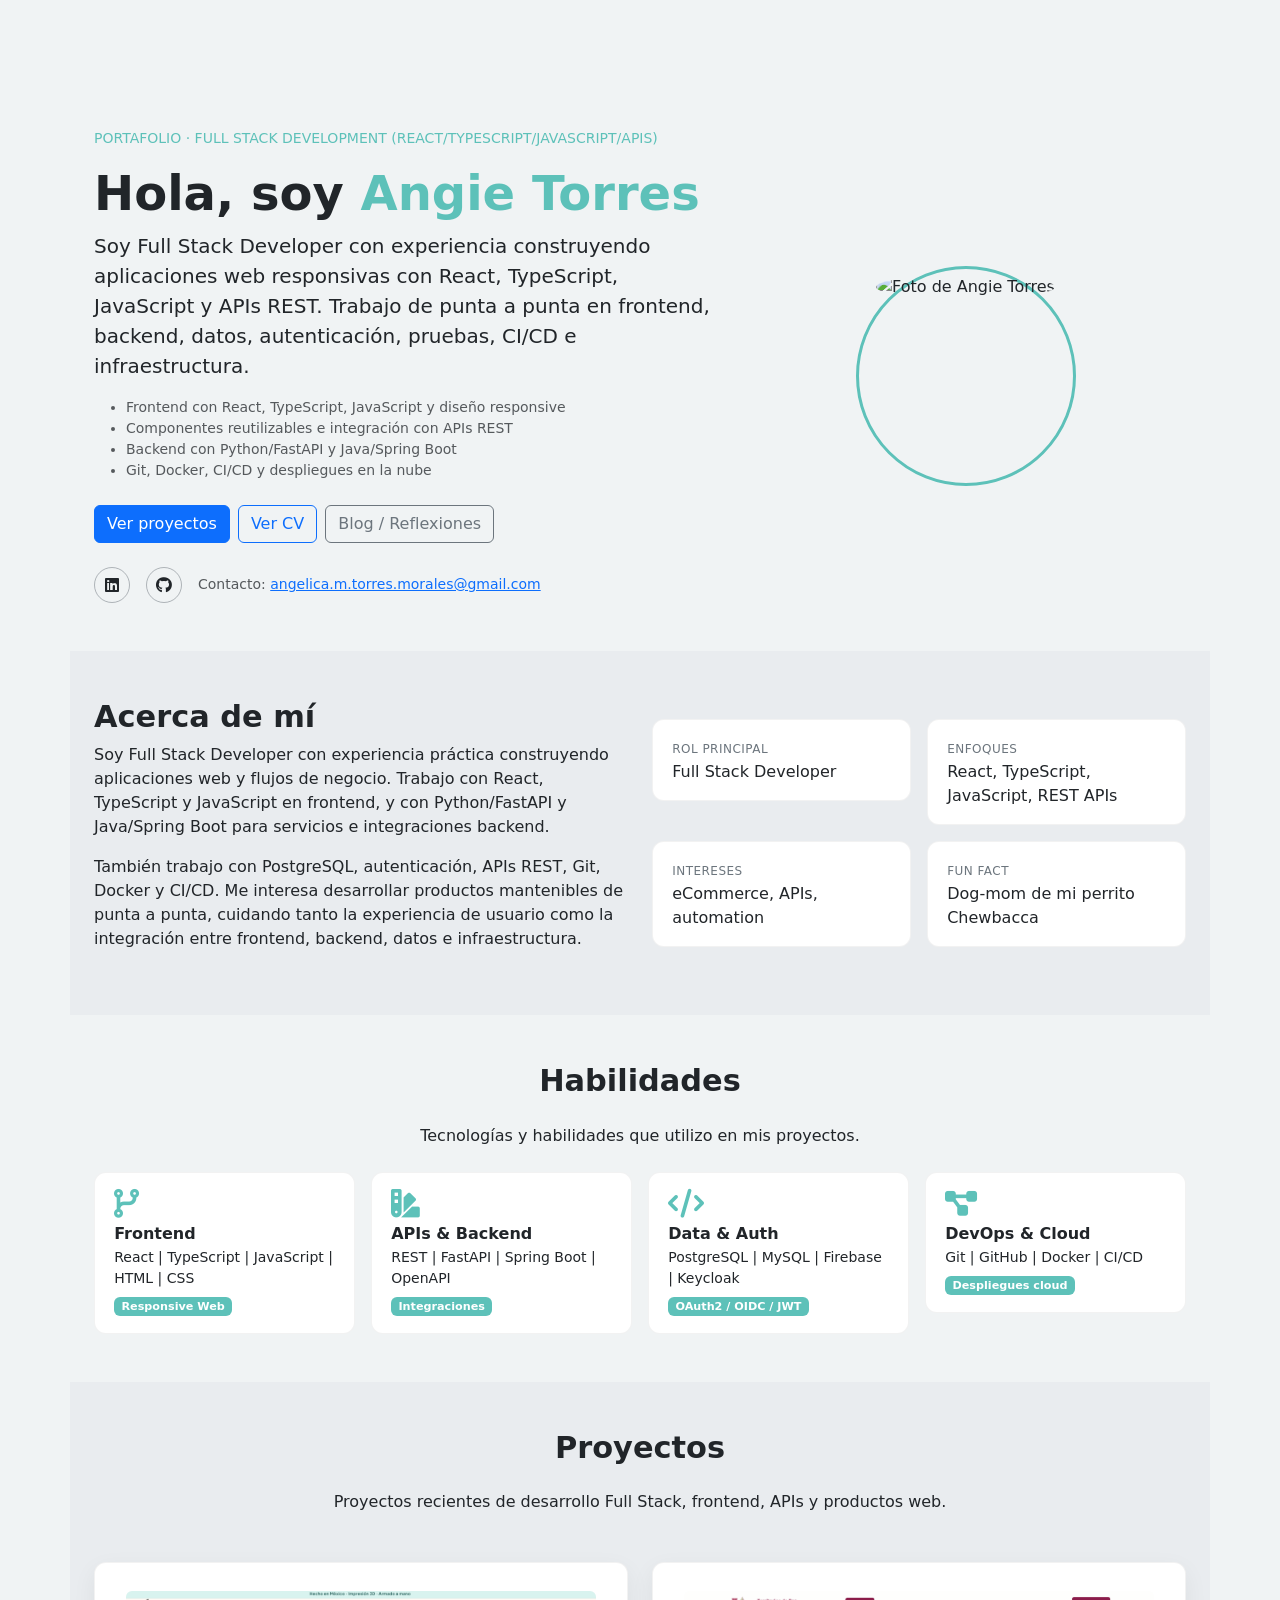
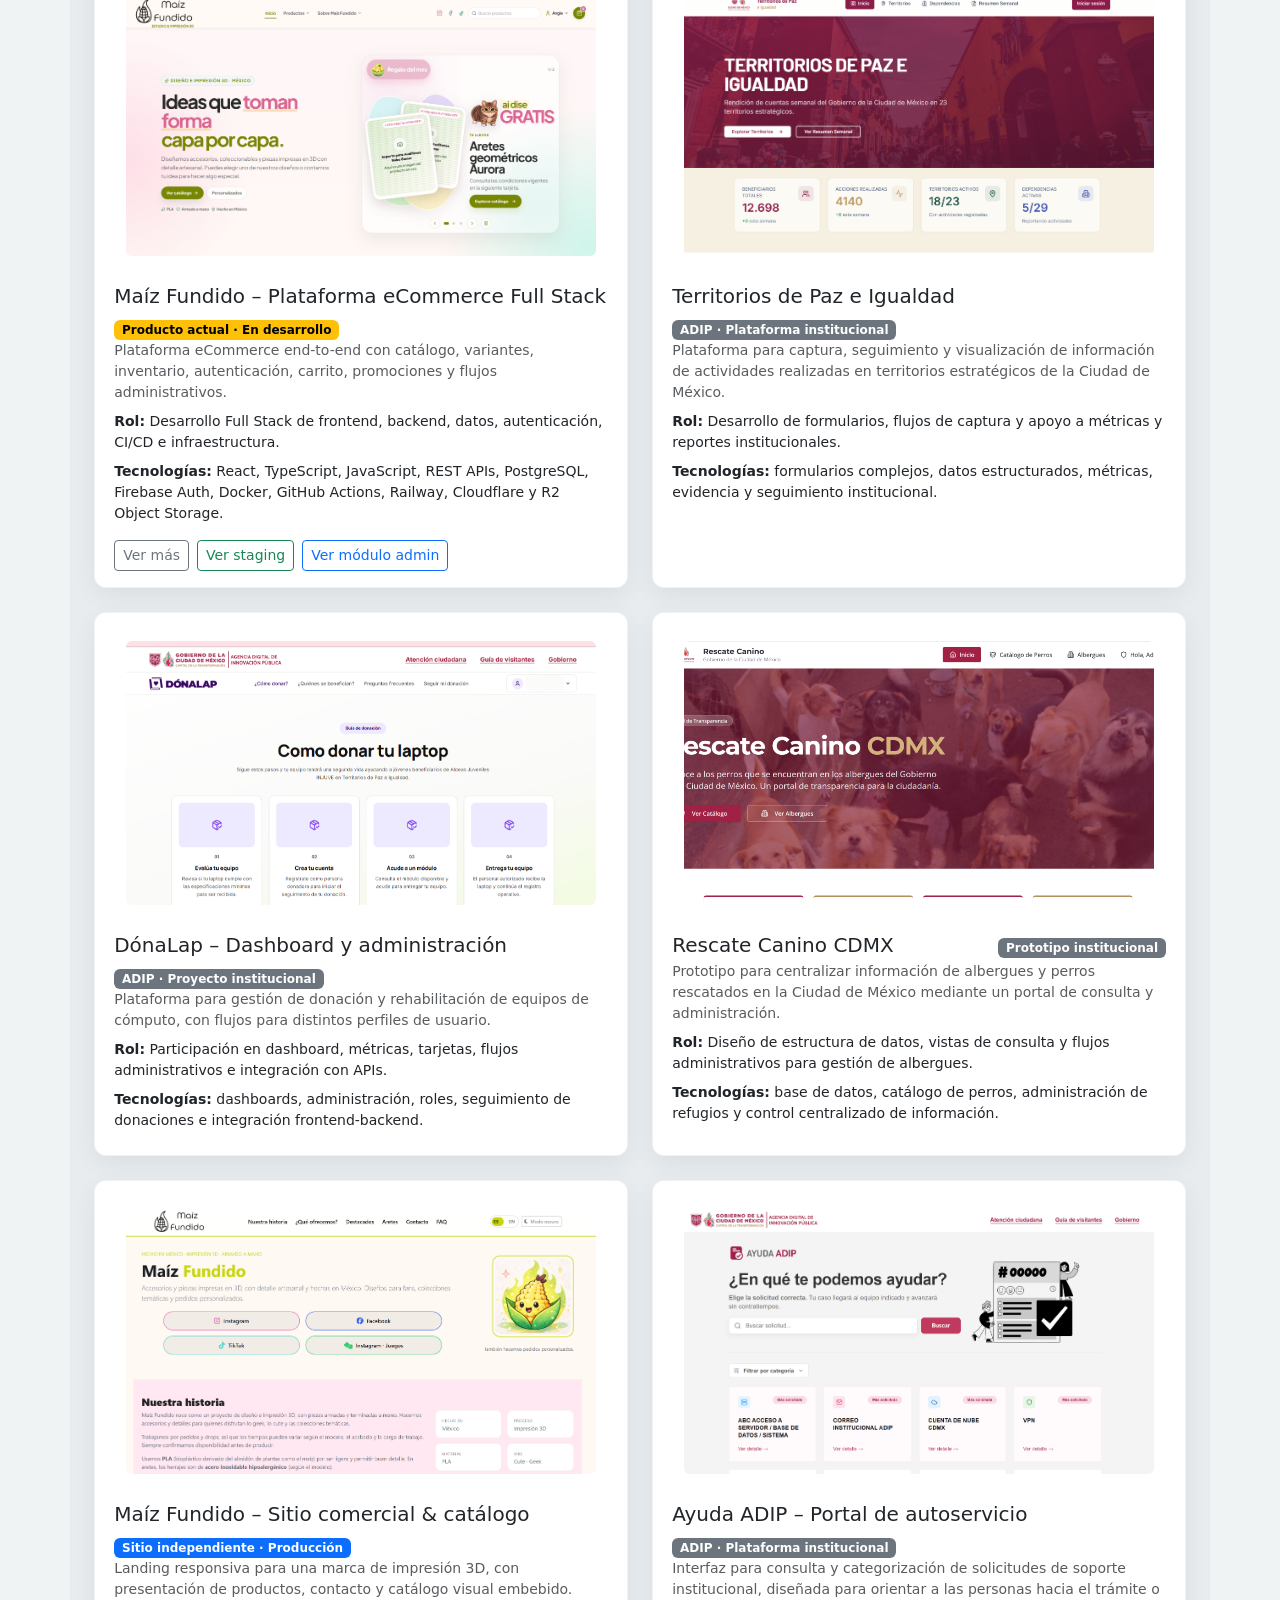
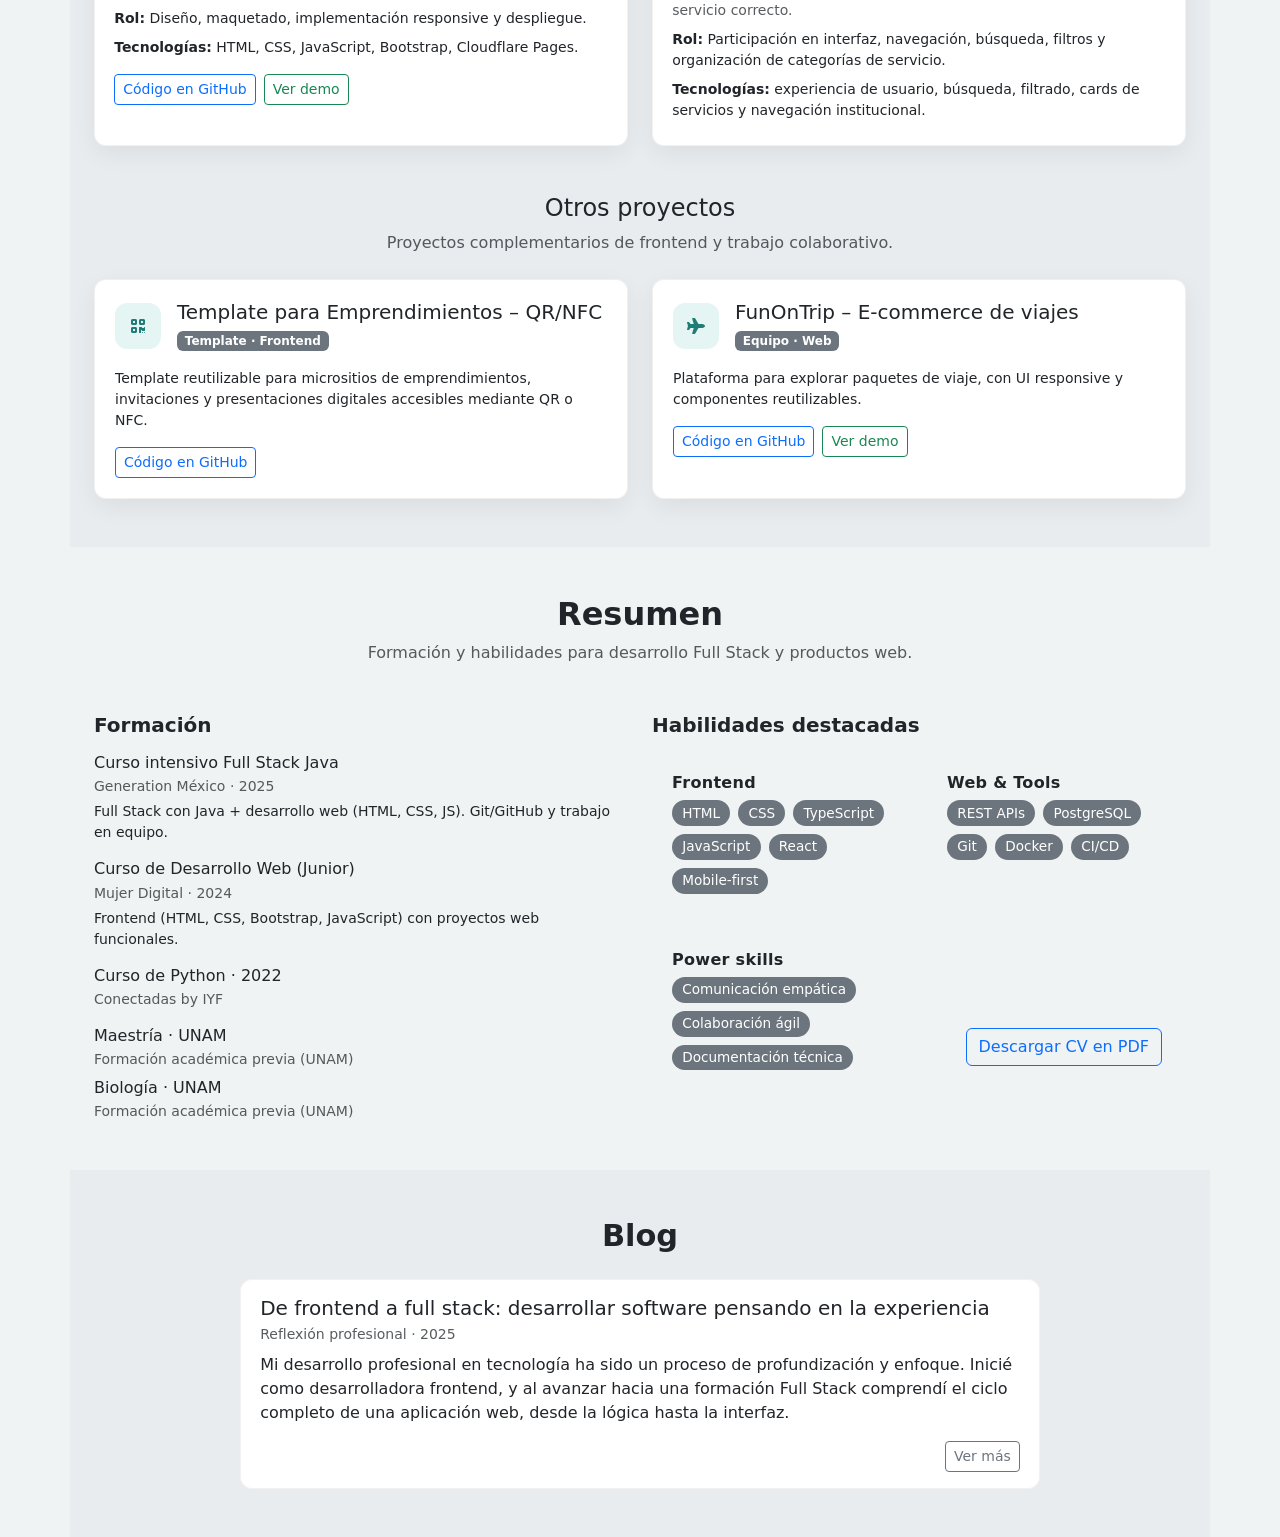
==== commit 692596a3: "feat(portfolio): refine profile, projects and cloud stack" ====
--- a/index.html
+++ b/index.html
@@ -53,7 +53,7 @@
       <div class="container">
         <div class="d-flex justify-content-between align-items-start mb-3">
           <p class="text-uppercase small text-accent mb-0" data-i18n="hero.kicker">
-            Portafolio · Full Stack Development (React/TypeScript/APIs)
+            Portafolio · Full Stack Development (React/TypeScript/JavaScript/APIs)
           </p>
 
         </div>
@@ -65,12 +65,12 @@
             </h1>
 
             <p class="lead mb-3" data-i18n="hero.description">
-              Full Stack Developer enfocada en construir aplicaciones web responsivas y mantenibles con React, TypeScript y APIs REST.
+              Full Stack Developer enfocada en construir aplicaciones web responsivas y mantenibles con React, TypeScript, JavaScript y APIs REST.
               Trabajo de punta a punta en frontend, backend, datos, autenticación, pruebas y despliegue.
             </p>
 
             <ul class="small text-muted mb-4">
-              <li data-i18n="hero.bullets.ui">Frontend con React, TypeScript y diseño responsive</li>
+              <li data-i18n="hero.bullets.ui">Frontend con React, TypeScript, JavaScript y diseño responsive</li>
               <li data-i18n="hero.bullets.components">Componentes reutilizables e integración con APIs REST</li>
               <li data-i18n="hero.bullets.js">Backend con Python/FastAPI y Java/Spring Boot</li>
               <li data-i18n="hero.bullets.git">Git, Docker, CI/CD y despliegues en la nube</li>
@@ -147,7 +147,7 @@
               <div class="col-sm-6">
                 <div class="info-card">
                   <span class="info-label" data-i18n="about.cards.focus.label">Enfoques</span>
-                  <p class="mb-0" data-i18n="about.cards.focus.value">React, TypeScript, REST APIs</p>
+                  <p class="mb-0" data-i18n="about.cards.focus.value">React, TypeScript, JavaScript, REST APIs</p>
                 </div>
               </div>
 
@@ -210,9 +210,9 @@
           <div class="col-md-3 col-sm-6">
             <div class="skill-card">
               <i class="fa-solid fa-diagram-project skill-icon"></i>
-              <h3 class="h6 fw-bold mb-1" data-i18n="skills.cards.tools.title">Tools</h3>
+              <h3 class="h6 fw-bold mb-1" data-i18n="skills.cards.tools.title">DevOps & Cloud</h3>
               <p class="small mb-1" data-i18n="skills.cards.tools.desc">Git | GitHub | Docker | CI/CD</p>
-              <span class="badge badge-skill" data-i18n="skills.cards.tools.badge">Entrega continua</span>
+              <span class="badge badge-skill" data-i18n="skills.cards.tools.badge">Despliegues cloud</span>
             </div>
           </div>
         </div>
@@ -235,12 +235,12 @@
                 <img src="images/ecommerceMF.png" class="img-fluid rounded" alt="Vista previa del eCommerce Maíz Fundido">
               </a>
               <div class="project-header">
-                <h3 class="h5 mb-1" data-i18n="projects.maizEcommerce.title">Maíz Fundido – eCommerce Full Stack</h3>
-                <span class="badge text-bg-warning" data-i18n="projects.maizEcommerce.badge">En desarrollo</span>
+                <h3 class="h5 mb-1" data-i18n="projects.maizEcommerce.title">Maíz Fundido – Plataforma eCommerce Full Stack</h3>
+                <span class="badge text-bg-warning" data-i18n="projects.maizEcommerce.badge">Producto actual · En desarrollo</span>
               </div>
               <p class="small text-muted mb-2" data-i18n="projects.maizEcommerce.p1">Plataforma eCommerce end-to-end con catálogo, variantes, inventario, autenticación, carrito, promociones y flujos administrativos.</p>
               <p class="small mb-2"><strong data-i18n="labels.role">Rol:</strong> <span data-i18n="projects.maizEcommerce.role">Desarrollo Full Stack de frontend, backend, datos, autenticación, CI/CD e infraestructura.</span></p>
-              <p class="small mb-2"><strong data-i18n="labels.tech">Tecnologías:</strong> <span data-i18n="projects.maizEcommerce.tech">React, TypeScript, REST APIs, PostgreSQL, Firebase Auth, Docker, GitHub Actions, Cloudflare.</span></p>
+              <p class="small mb-2"><strong data-i18n="labels.tech">Tecnologías:</strong> <span data-i18n="projects.maizEcommerce.tech">React, TypeScript, JavaScript, REST APIs, PostgreSQL, Firebase Auth, Docker, GitHub Actions, Railway, Cloudflare y R2 Object Storage.</span></p>
               <div id="project-maiz-ecommerce-more" class="project-more d-none">
                 <p class="small mb-2"><strong data-i18n="labels.challenges">Desafíos:</strong> <span data-i18n="projects.maizEcommerce.challenges">alinear contratos frontend/backend, mantener flujos de inventario y autenticación consistentes y desplegar cambios de forma incremental.</span></p>
                 <p class="small mb-0"><strong data-i18n="labels.learn">Enfoque actual:</strong> <span data-i18n="projects.maizEcommerce.learn">administración de catálogo, importación estructurada, seguridad y endurecimiento de UX.</span></p>
@@ -269,14 +269,14 @@
             </article>
           </div>
 
-          <!-- DoñaLap -->
+          <!-- DónaLap -->
           <div class="col-lg-6">
             <article class="project-card h-100">
               <div class="project-thumb d-block mb-3">
-                <img src="images/donalap.png" class="img-fluid rounded" alt="Vista previa de DoñaLap">
+                <img src="images/donalap.png" class="img-fluid rounded" alt="Vista previa de DónaLap">
               </div>
               <div class="project-header">
-                <h3 class="h5 mb-1" data-i18n="projects.donalap.title">DoñaLap – Dashboard y administración</h3>
+                <h3 class="h5 mb-1" data-i18n="projects.donalap.title">DónaLap – Dashboard y administración</h3>
                 <span class="badge text-bg-secondary" data-i18n="projects.donalap.badge">ADIP · Proyecto institucional</span>
               </div>
               <p class="small text-muted mb-2" data-i18n="projects.donalap.p1">Plataforma para gestión de donación y rehabilitación de equipos de cómputo, con flujos para distintos perfiles de usuario.</p>
@@ -308,8 +308,8 @@
                 <img src="images/landingMF.png" class="img-fluid rounded" alt="Vista previa de la landing de Maíz Fundido">
               </a>
               <div class="project-header">
-                <h3 class="h5 mb-1" data-i18n="projects.maizLanding.title">Maíz Fundido – Landing & catálogo digital</h3>
-                <span class="badge text-bg-primary" data-i18n="projects.maizLanding.badge">Freelance · Producción</span>
+                <h3 class="h5 mb-1" data-i18n="projects.maizLanding.title">Maíz Fundido – Sitio comercial & catálogo</h3>
+                <span class="badge text-bg-primary" data-i18n="projects.maizLanding.badge">Sitio independiente · Producción</span>
               </div>
               <p class="small text-muted mb-2" data-i18n="projects.maizLanding.p1">Landing responsiva para una marca de impresión 3D, con presentación de productos, contacto y catálogo visual embebido.</p>
               <p class="small mb-2"><strong data-i18n="labels.role">Rol:</strong> <span data-i18n="projects.maizLanding.role">Diseño, maquetado, implementación responsive y despliegue.</span></p>
@@ -393,9 +393,9 @@
             <h3 class="h5 mb-3" data-i18n="cv.education.title">Formación</h3>
 
             <div class="cv-card mb-3">
-              <h4 class="h6 mb-1" data-i18n="cv.education.items.bootcamp.title">Bootcamp Full Stack Java</h4>
-              <p class="small text-muted mb-1" data-i18n="cv.education.items.bootcamp.meta">Generation México · 2025</p>
-              <p class="small mb-0" data-i18n="cv.education.items.bootcamp.desc">
+              <h4 class="h6 mb-1" data-i18n="cv.education.items.intensiveCourse.title">Curso intensivo Full Stack Java</h4>
+              <p class="small text-muted mb-1" data-i18n="cv.education.items.intensiveCourse.meta">Generation México · 2025</p>
+              <p class="small mb-0" data-i18n="cv.education.items.intensiveCourse.desc">
                 Full Stack con Java + desarrollo web (HTML, CSS, JS). Git/GitHub y trabajo en equipo.
               </p>
             </div>
